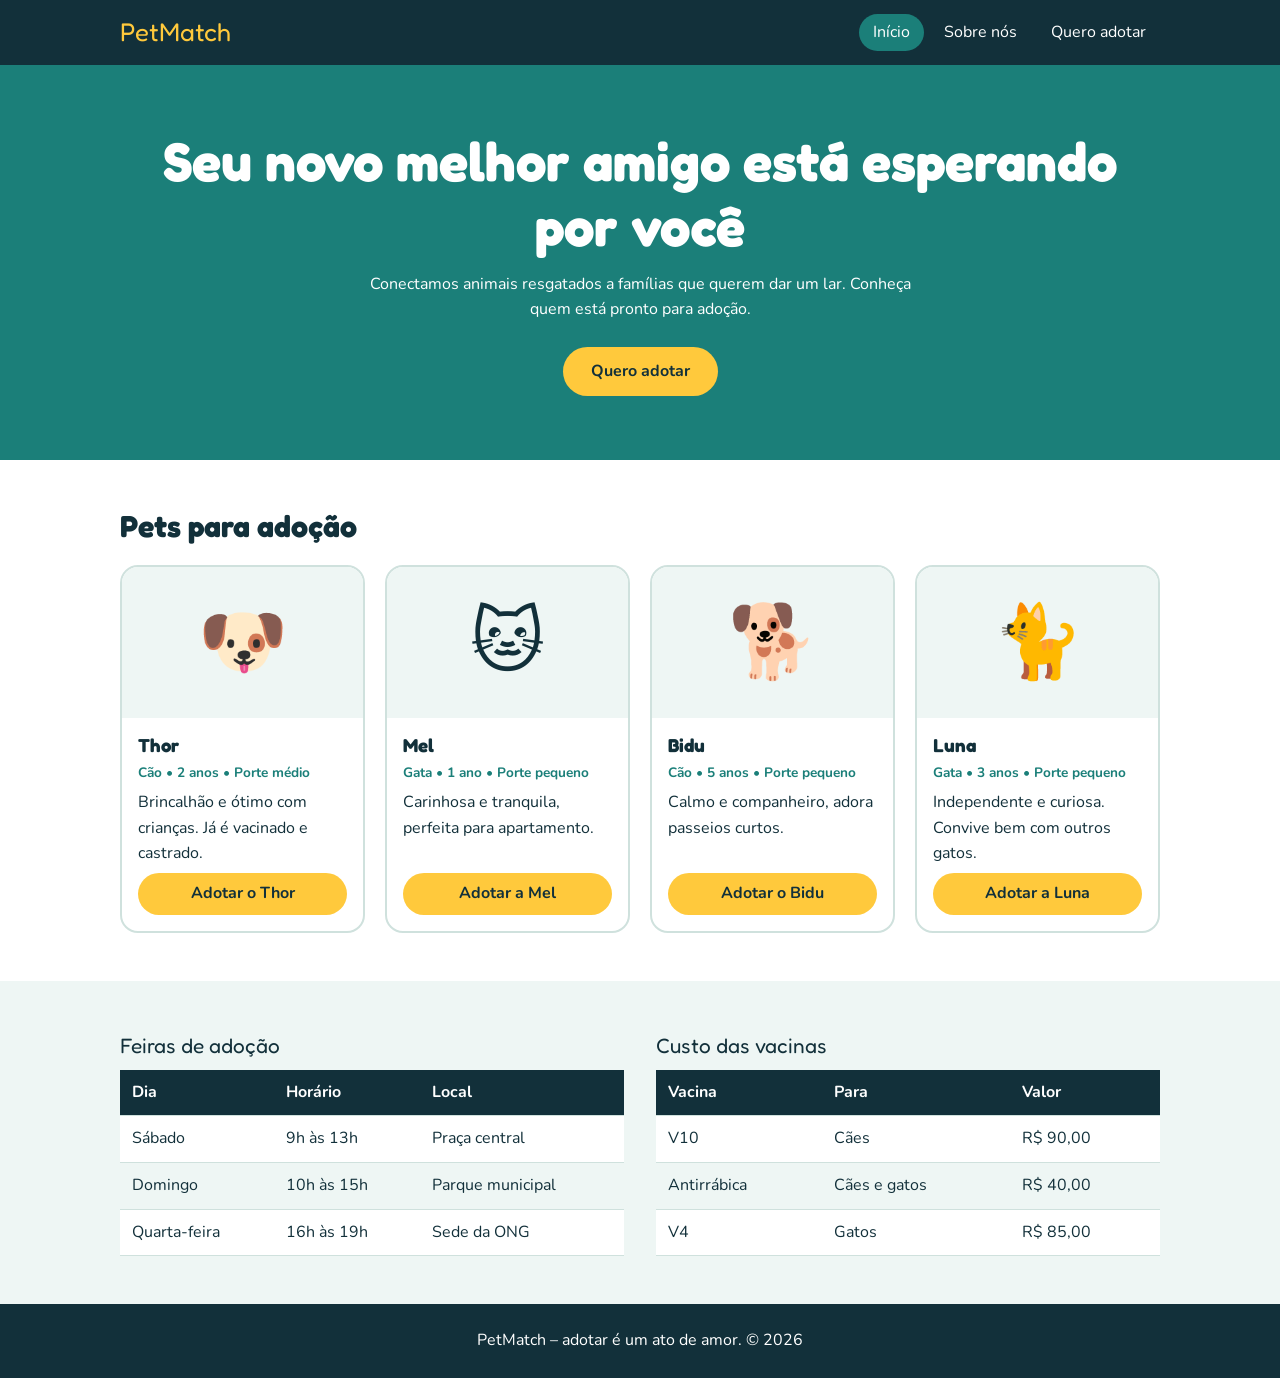
==== LabProgWeb/Site/index.html @ 174bff56 "Site Lab Web" ====
<!DOCTYPE html>
<html lang="pt-BR">
<head>
<meta charset="UTF-8">
<meta name="viewport" content="width=device-width, initial-scale=1">
<title>PetMatch – Adote um amigo</title>
<link rel="preconnect" href="https://fonts.googleapis.com">
<link rel="stylesheet" href="https://fonts.googleapis.com/css2?family=Fredoka:wght@500;600&family=Nunito:wght@400;700&display=swap">
<link rel="stylesheet" href="style.css">
</head>
<body>
<header><div class="wrap">
<a class="logo" href="index.html">PetMatch</a>
<nav aria-label="Principal">
<a href="index.html" aria-current="page">Início</a>
<a href="sobre.html">Sobre nós</a>
<a href="cadastro.html">Quero adotar</a>
</nav></div></header>
<main>
<div class="banner"><div class="wrap">
<h1>Seu novo melhor amigo está esperando por você</h1>
<p>Conectamos animais resgatados a famílias que querem dar um lar. Conheça quem está pronto para adoção.</p>
<a class="btn" href="cadastro.html">Quero adotar</a>
</div></div>
<section id="pets"><div class="wrap">
<h2>Pets para adoção</h2>
<div class="cards">
<article class="card"><div class="pic" aria-hidden="true">🐶</div><div class="body"><h3>Thor</h3><span class="tag">Cão • 2 anos • Porte médio</span><p>Brincalhão e ótimo com crianças. Já é vacinado e castrado.</p><a class="btn" href="cadastro.html">Adotar o Thor</a></div></article>
<article class="card"><div class="pic" aria-hidden="true">🐱</div><div class="body"><h3>Mel</h3><span class="tag">Gata • 1 ano • Porte pequeno</span><p>Carinhosa e tranquila, perfeita para apartamento.</p><a class="btn" href="cadastro.html">Adotar a Mel</a></div></article>
<article class="card"><div class="pic" aria-hidden="true">🐕</div><div class="body"><h3>Bidu</h3><span class="tag">Cão • 5 anos • Porte pequeno</span><p>Calmo e companheiro, adora passeios curtos.</p><a class="btn" href="cadastro.html">Adotar o Bidu</a></div></article>
<article class="card"><div class="pic" aria-hidden="true">🐈</div><div class="body"><h3>Luna</h3><span class="tag">Gata • 3 anos • Porte pequeno</span><p>Independente e curiosa. Convive bem com outros gatos.</p><a class="btn" href="cadastro.html">Adotar a Luna</a></div></article>
</div></div></section>
<section class="alt" id="feiras"><div class="wrap"><div class="tables">
<div><table>
<caption>Feiras de adoção</caption>
<thead><tr><th>Dia</th><th>Horário</th><th>Local</th></tr></thead>
<tbody>
<tr><td>Sábado</td><td>9h às 13h</td><td>Praça central</td></tr>
<tr><td>Domingo</td><td>10h às 15h</td><td>Parque municipal</td></tr>
<tr><td>Quarta-feira</td><td>16h às 19h</td><td>Sede da ONG</td></tr>
</tbody></table></div>
<div><table>
<caption>Custo das vacinas</caption>
<thead><tr><th>Vacina</th><th>Para</th><th>Valor</th></tr></thead>
<tbody>
<tr><td>V10</td><td>Cães</td><td>R$ 90,00</td></tr>
<tr><td>Antirrábica</td><td>Cães e gatos</td><td>R$ 40,00</td></tr>
<tr><td>V4</td><td>Gatos</td><td>R$ 85,00</td></tr>
</tbody></table></div>
</div></div></section>
</main>
<footer><div class="wrap"><p>PetMatch – adotar é um ato de amor. © 2026</p></div></footer>
</body>
</html>
---- LabProgWeb/Site/style.css ----
:root{--ink:#12303a;--teal:#1b7f79;--sun:#ffc93c;--mint:#eef6f4;--white:#fff;--line:#cfe1dd}
*{box-sizing:border-box;margin:0}
body{font-family:"Nunito",system-ui,sans-serif;color:var(--ink);background:var(--white);line-height:1.6}
h1,h2,h3{font-family:"Fredoka","Trebuchet MS",sans-serif;line-height:1.2}
a{color:var(--teal)}
:focus-visible{outline:3px solid var(--sun);outline-offset:2px}
.wrap{max-width:1080px;margin:0 auto;padding:0 20px}
header{background:var(--ink)}
header .wrap{display:flex;flex-wrap:wrap;align-items:center;justify-content:space-between;gap:8px;padding-block:12px}
.logo{font-family:"Fredoka",sans-serif;font-size:1.6rem;color:var(--sun);text-decoration:none}
nav{display:flex;gap:6px;flex-wrap:wrap}
nav a{color:var(--white);text-decoration:none;padding:6px 14px;border-radius:99px}
nav a:hover,nav a[aria-current]{background:var(--teal)}
.banner{background:var(--teal);color:var(--white);padding:64px 0;text-align:center}
.banner h1{font-size:clamp(2rem,6vw,3.4rem);margin-bottom:12px}
.banner p{max-width:560px;margin:0 auto 24px}
.btn{display:inline-block;background:var(--sun);color:var(--ink);font-weight:700;border:0;border-radius:99px;padding:12px 28px;text-decoration:none;cursor:pointer;font:inherit;font-weight:700}
.btn:hover{background:#ffd966}
section{padding:48px 0}
section.alt{background:var(--mint)}
section h2{font-size:1.9rem;margin-bottom:20px}
.cards{display:grid;grid-template-columns:repeat(auto-fill,minmax(230px,1fr));gap:20px}
.card{background:var(--white);border:2px solid var(--line);border-radius:18px;overflow:hidden;display:flex;flex-direction:column}
.card .pic{font-size:4.5rem;text-align:center;padding:18px;background:var(--mint)}
.card .body{padding:16px;display:flex;flex-direction:column;gap:6px;flex:1}
.card .body .btn{margin-top:auto;text-align:center;padding:8px 16px}
.tag{font-size:.85rem;color:var(--teal);font-weight:700}
.tables{display:flex;flex-wrap:wrap;gap:32px}
.tables>div{flex:1 1 400px;overflow-x:auto}
table{width:100%;border-collapse:collapse;background:var(--white)}
caption{text-align:left;font-family:"Fredoka",sans-serif;font-size:1.3rem;margin-bottom:8px}
th,td{padding:10px 12px;text-align:left;border-bottom:1px solid var(--line)}
thead th{background:var(--ink);color:var(--white)}
tbody tr:nth-child(even){background:var(--mint)}
.about{display:flex;flex-wrap:wrap;gap:32px;align-items:flex-start}
.about>*{flex:1 1 320px}
.about p+p{margin-top:12px}
.numbers{display:flex;gap:16px;flex-wrap:wrap}
.numbers div{flex:1 1 120px;background:var(--mint);border-radius:14px;padding:16px;text-align:center}
.numbers strong{display:block;font-family:"Fredoka",sans-serif;font-size:2rem;color:var(--teal)}
form{max-width:640px;display:grid;gap:16px}
fieldset{border:2px solid var(--line);border-radius:14px;padding:16px;display:grid;gap:12px}
legend{font-family:"Fredoka",sans-serif;padding:0 8px}
label{display:grid;gap:4px;font-weight:700}
input,select,textarea{font:inherit;padding:10px 12px;border:2px solid var(--line);border-radius:10px;width:100%}
input:focus,select:focus,textarea:focus{border-color:var(--teal);outline:none}
.row{display:flex;gap:20px;flex-wrap:wrap}
.row label{display:flex;align-items:center;gap:8px;font-weight:400}
.row input,label.check input{width:auto}
label.check{display:flex;gap:8px;align-items:flex-start;font-weight:400}
footer{background:var(--ink);color:var(--white);text-align:center;padding:24px 0}
@media (max-width:600px){.banner{padding:40px 0}section{padding:32px 0}}
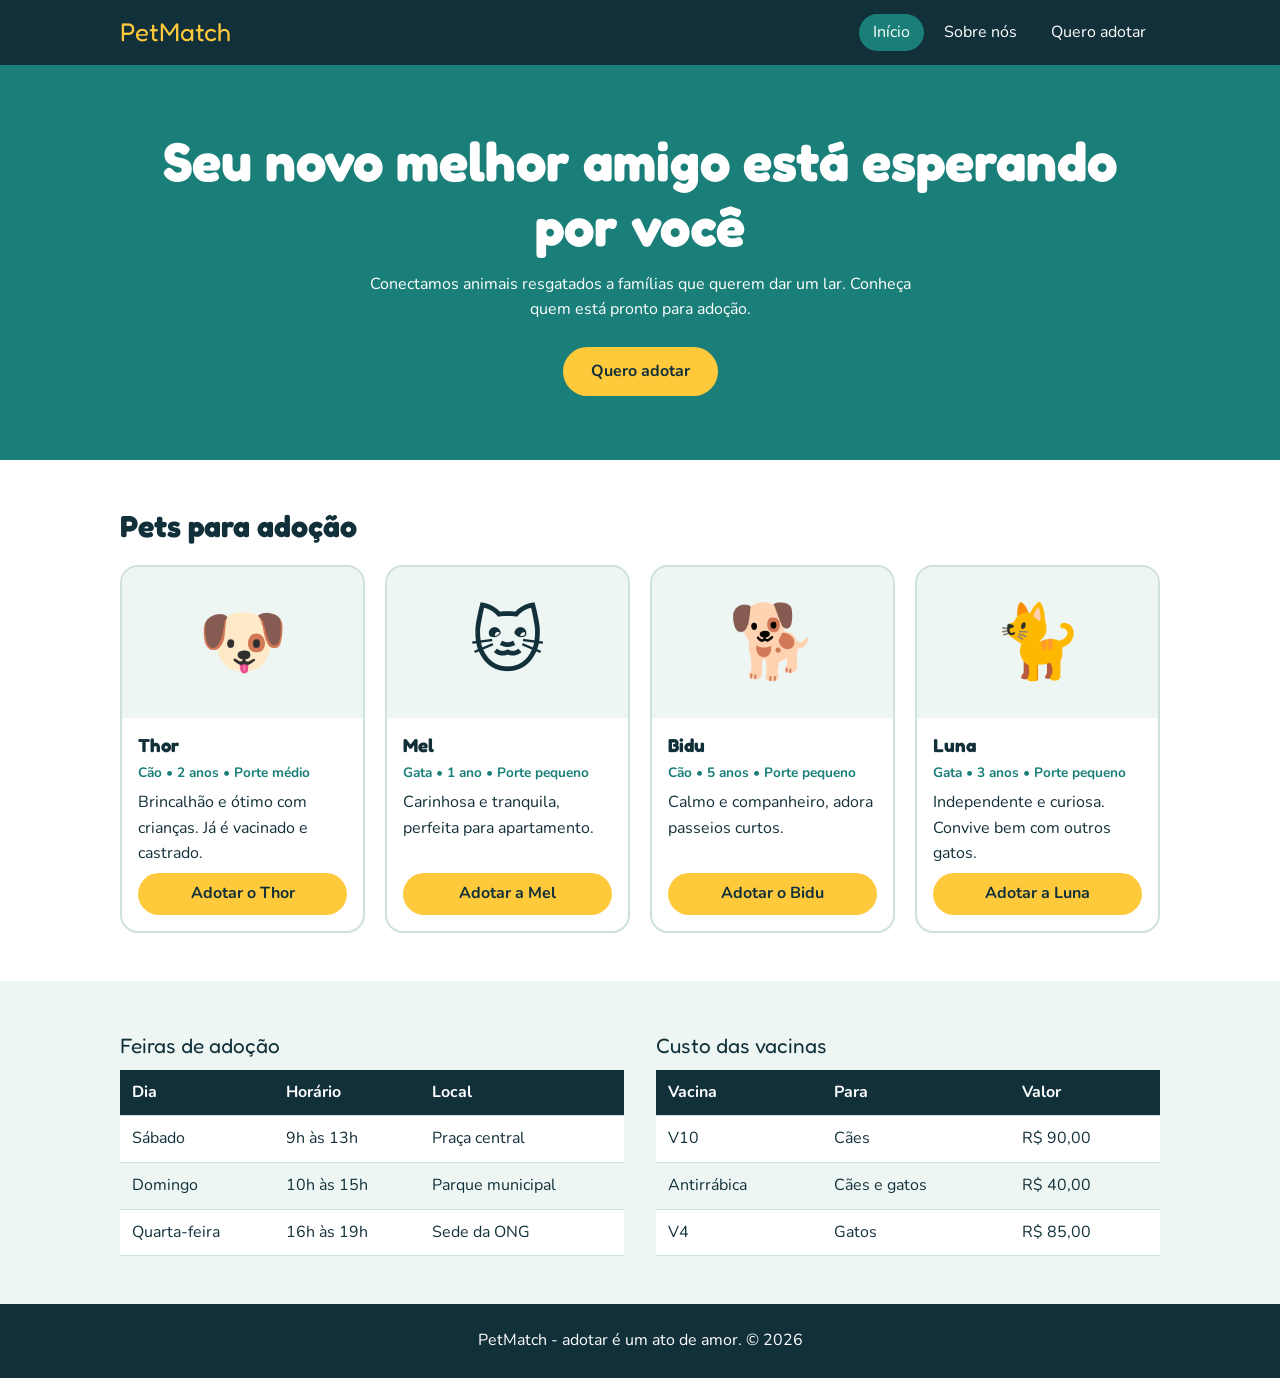
==== commit c828d2e7: "Update index.html" ====
--- a/LabProgWeb/Site/index.html
+++ b/LabProgWeb/Site/index.html
@@ -49,6 +49,6 @@
 </tbody></table></div>
 </div></div></section>
 </main>
-<footer><div class="wrap"><p>PetMatch – adotar é um ato de amor. © 2026</p></div></footer>
+<footer><div class="wrap"><p>PetMatch - adotar é um ato de amor. © 2026</p></div></footer>
 </body>
 </html>
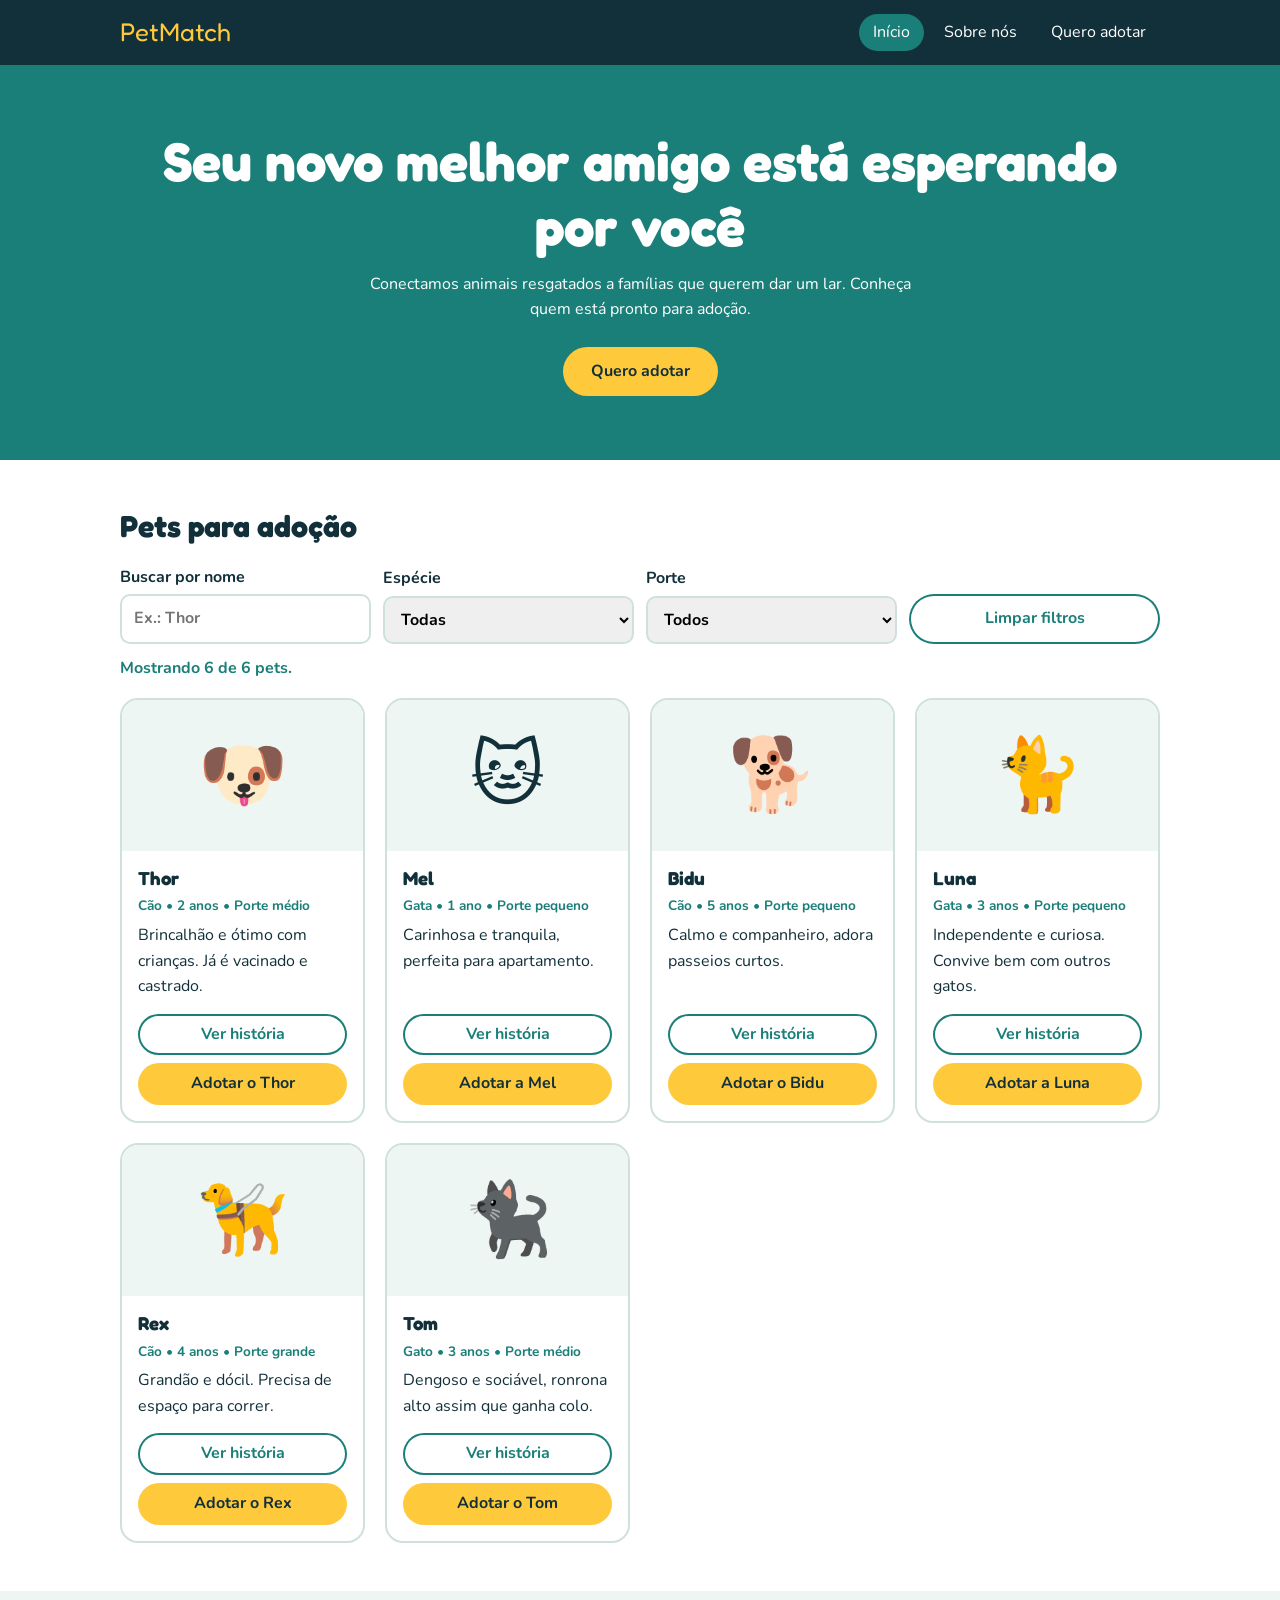
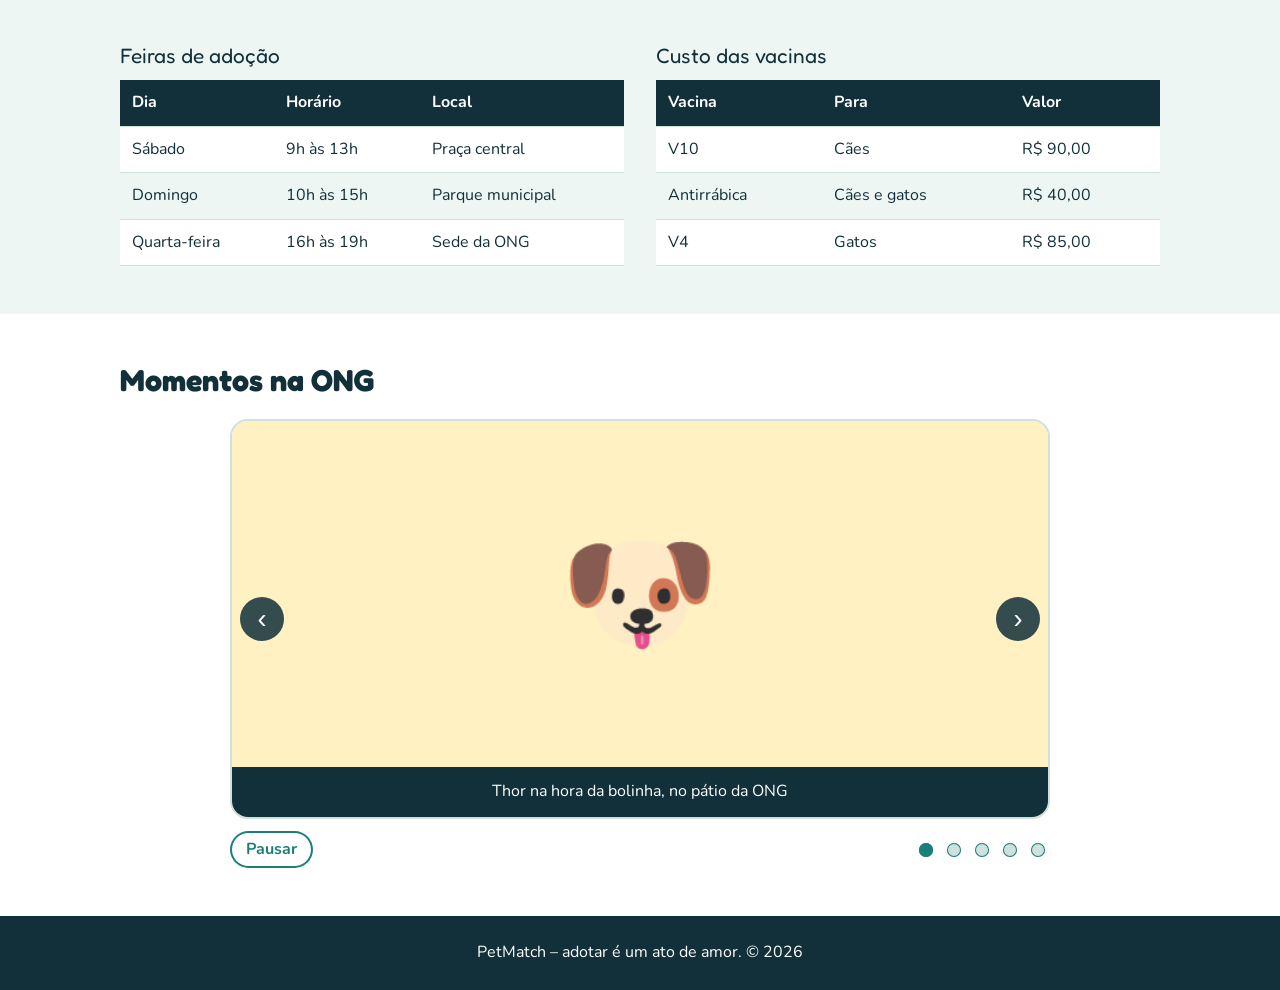
==== commit ded78811: "Nova versao do site" ====
--- a/LabProgWeb/Site/index.html
+++ b/LabProgWeb/Site/index.html
@@ -22,14 +22,32 @@
 <p>Conectamos animais resgatados a famílias que querem dar um lar. Conheça quem está pronto para adoção.</p>
 <a class="btn" href="cadastro.html">Quero adotar</a>
 </div></div>
+
 <section id="pets"><div class="wrap">
 <h2>Pets para adoção</h2>
-<div class="cards">
-<article class="card"><div class="pic" aria-hidden="true">🐶</div><div class="body"><h3>Thor</h3><span class="tag">Cão • 2 anos • Porte médio</span><p>Brincalhão e ótimo com crianças. Já é vacinado e castrado.</p><a class="btn" href="cadastro.html">Adotar o Thor</a></div></article>
-<article class="card"><div class="pic" aria-hidden="true">🐱</div><div class="body"><h3>Mel</h3><span class="tag">Gata • 1 ano • Porte pequeno</span><p>Carinhosa e tranquila, perfeita para apartamento.</p><a class="btn" href="cadastro.html">Adotar a Mel</a></div></article>
-<article class="card"><div class="pic" aria-hidden="true">🐕</div><div class="body"><h3>Bidu</h3><span class="tag">Cão • 5 anos • Porte pequeno</span><p>Calmo e companheiro, adora passeios curtos.</p><a class="btn" href="cadastro.html">Adotar o Bidu</a></div></article>
-<article class="card"><div class="pic" aria-hidden="true">🐈</div><div class="body"><h3>Luna</h3><span class="tag">Gata • 3 anos • Porte pequeno</span><p>Independente e curiosa. Convive bem com outros gatos.</p><a class="btn" href="cadastro.html">Adotar a Luna</a></div></article>
-</div></div></section>
+
+<!-- Filtro: só aparece quando o JavaScript está ativo (o script remove o atributo hidden) -->
+<form class="filtros" id="filtros" role="search" aria-label="Filtrar pets" hidden>
+<label for="f-nome">Buscar por nome<input type="search" id="f-nome" placeholder="Ex.: Thor" autocomplete="off"></label>
+<label for="f-especie">Espécie
+<select id="f-especie"><option value="">Todas</option><option value="cao">Cães</option><option value="gato">Gatos</option></select></label>
+<label for="f-porte">Porte
+<select id="f-porte"><option value="">Todos</option><option value="pequeno">Pequeno</option><option value="medio">Médio</option><option value="grande">Grande</option></select></label>
+<button class="btn btn-ghost" type="reset">Limpar filtros</button>
+</form>
+<p class="status" id="f-status" role="status" aria-live="polite"></p>
+
+<div class="cards" id="lista-pets">
+<article class="card" data-id="thor" data-especie="cao" data-porte="medio"><div class="pic" aria-hidden="true">🐶</div><div class="body"><h3>Thor</h3><span class="tag">Cão • 2 anos • Porte médio</span><p>Brincalhão e ótimo com crianças. Já é vacinado e castrado.</p><div class="actions"><button class="btn btn-ghost" type="button">Ver história</button><a class="btn" href="cadastro.html?pet=Thor">Adotar o Thor</a></div></div></article>
+<article class="card" data-id="mel" data-especie="gato" data-porte="pequeno"><div class="pic" aria-hidden="true">🐱</div><div class="body"><h3>Mel</h3><span class="tag">Gata • 1 ano • Porte pequeno</span><p>Carinhosa e tranquila, perfeita para apartamento.</p><div class="actions"><button class="btn btn-ghost" type="button">Ver história</button><a class="btn" href="cadastro.html?pet=Mel">Adotar a Mel</a></div></div></article>
+<article class="card" data-id="bidu" data-especie="cao" data-porte="pequeno"><div class="pic" aria-hidden="true">🐕</div><div class="body"><h3>Bidu</h3><span class="tag">Cão • 5 anos • Porte pequeno</span><p>Calmo e companheiro, adora passeios curtos.</p><div class="actions"><button class="btn btn-ghost" type="button">Ver história</button><a class="btn" href="cadastro.html?pet=Bidu">Adotar o Bidu</a></div></div></article>
+<article class="card" data-id="luna" data-especie="gato" data-porte="pequeno"><div class="pic" aria-hidden="true">🐈</div><div class="body"><h3>Luna</h3><span class="tag">Gata • 3 anos • Porte pequeno</span><p>Independente e curiosa. Convive bem com outros gatos.</p><div class="actions"><button class="btn btn-ghost" type="button">Ver história</button><a class="btn" href="cadastro.html?pet=Luna">Adotar a Luna</a></div></div></article>
+<article class="card" data-id="rex" data-especie="cao" data-porte="grande"><div class="pic" aria-hidden="true">🦮</div><div class="body"><h3>Rex</h3><span class="tag">Cão • 4 anos • Porte grande</span><p>Grandão e dócil. Precisa de espaço para correr.</p><div class="actions"><button class="btn btn-ghost" type="button">Ver história</button><a class="btn" href="cadastro.html?pet=Rex">Adotar o Rex</a></div></div></article>
+<article class="card" data-id="tom" data-especie="gato" data-porte="medio"><div class="pic" aria-hidden="true">🐈‍⬛</div><div class="body"><h3>Tom</h3><span class="tag">Gato • 3 anos • Porte médio</span><p>Dengoso e sociável, ronrona alto assim que ganha colo.</p><div class="actions"><button class="btn btn-ghost" type="button">Ver história</button><a class="btn" href="cadastro.html?pet=Tom">Adotar o Tom</a></div></div></article>
+</div>
+<p class="vazio" id="sem-resultado" style="display:none">Nenhum pet encontrado com esses filtros. Tente limpar a busca.</p>
+</div></section>
+
 <section class="alt" id="feiras"><div class="wrap"><div class="tables">
 <div><table>
 <caption>Feiras de adoção</caption>
@@ -48,7 +66,47 @@
 <tr><td>V4</td><td>Gatos</td><td>R$ 85,00</td></tr>
 </tbody></table></div>
 </div></div></section>
+
+<section id="galeria"><div class="wrap">
+<h2>Momentos na ONG</h2>
+<!-- Para usar fotos reais, troque o <div class="foto"> de cada slide por <img src="..." alt="..."> -->
+<div class="carousel" id="carrossel" role="region" aria-roledescription="carrossel" aria-label="Galeria de fotos">
+<div class="stage">
+<div class="slides" aria-live="off">
+<figure class="slide" style="--bg:#fff1c2"><div class="foto" aria-hidden="true">🐶</div><figcaption>Thor na hora da bolinha, no pátio da ONG</figcaption></figure>
+<figure class="slide" style="--bg:#d9efe9"><div class="foto" aria-hidden="true">🐱</div><figcaption>Mel tirando a soneca da tarde</figcaption></figure>
+<figure class="slide" style="--bg:#ffe0d6"><div class="foto" aria-hidden="true">🐕</div><figcaption>Bidu no passeio de fim de tarde</figcaption></figure>
+<figure class="slide" style="--bg:#e3eafc"><div class="foto" aria-hidden="true">🐈</div><figcaption>Luna inspecionando a prateleira mais alta</figcaption></figure>
+<figure class="slide" style="--bg:#eef6f4"><div class="foto" aria-hidden="true">🐾</div><figcaption>Voluntários e pets em mais uma feira de adoção</figcaption></figure>
+</div>
+<button class="car-btn prev" type="button" aria-label="Foto anterior">‹</button>
+<button class="car-btn next" type="button" aria-label="Próxima foto">›</button>
+</div>
+<div class="car-bar">
+<button class="btn btn-ghost car-pause" type="button" aria-label="Pausar a troca automática">Pausar</button>
+<div class="dots"></div>
+</div>
+</div>
+</div></section>
 </main>
-<footer><div class="wrap"><p>PetMatch - adotar é um ato de amor. © 2026</p></div></footer>
+
+<!-- Modal com a história do pet (preenchido pelo script.js) -->
+<div class="modal" id="modal-pet" style="display:none">
+<div class="modal-box" role="dialog" aria-modal="true" aria-labelledby="modal-titulo" tabindex="-1">
+<button class="modal-close" type="button" aria-label="Fechar">×</button>
+<div class="modal-pic" id="modal-emoji" aria-hidden="true"></div>
+<div class="modal-content">
+<h2 id="modal-titulo"></h2>
+<span class="tag" id="modal-info"></span>
+<p id="modal-historia"></p>
+<ul class="chips" id="modal-tracos"></ul>
+<a class="btn" id="modal-adotar" href="cadastro.html">Quero adotar</a>
+</div>
+</div>
+</div>
+
+<footer><div class="wrap"><p>PetMatch – adotar é um ato de amor. © 2026</p></div></footer>
+<script src="https://code.jquery.com/jquery-3.7.1.min.js" integrity="sha256-/JqT3SQfawRcv/BIHPThkBvs0OEvtFFmqPF/lYI/Cxo=" crossorigin="anonymous"></script>
+<script src="script.js"></script>
 </body>
 </html>
--- a/LabProgWeb/Site/style.css
+++ b/LabProgWeb/Site/style.css
@@ -23,7 +23,8 @@
 .card{background:var(--white);border:2px solid var(--line);border-radius:18px;overflow:hidden;display:flex;flex-direction:column}
 .card .pic{font-size:4.5rem;text-align:center;padding:18px;background:var(--mint)}
 .card .body{padding:16px;display:flex;flex-direction:column;gap:6px;flex:1}
-.card .body .btn{margin-top:auto;text-align:center;padding:8px 16px}
+.card .body .actions{margin-top:auto;padding-top:8px;display:flex;gap:8px;flex-wrap:wrap}
+.card .body .btn{flex:1 1 auto;text-align:center;padding:8px 16px}
 .tag{font-size:.85rem;color:var(--teal);font-weight:700}
 .tables{display:flex;flex-wrap:wrap;gap:32px}
 .tables>div{flex:1 1 400px;overflow-x:auto}
@@ -43,10 +44,69 @@
 legend{font-family:"Fredoka",sans-serif;padding:0 8px}
 label{display:grid;gap:4px;font-weight:700}
 input,select,textarea{font:inherit;padding:10px 12px;border:2px solid var(--line);border-radius:10px;width:100%}
-input:focus,select:focus,textarea:focus{border-color:var(--teal);outline:none}
+input:focus,select:focus,textarea:focus{border-color:var(--teal)}
 .row{display:flex;gap:20px;flex-wrap:wrap}
 .row label{display:flex;align-items:center;gap:8px;font-weight:400}
 .row input,label.check input{width:auto}
 label.check{display:flex;gap:8px;align-items:flex-start;font-weight:400}
 footer{background:var(--ink);color:var(--white);text-align:center;padding:24px 0}
 @media (max-width:600px){.banner{padding:40px 0}section{padding:32px 0}}
+
+/* ===== Parte 2 – interatividade (JavaScript/jQuery) ===== */
+[hidden]{display:none!important}
+.btn-ghost{background:var(--white);color:var(--teal);box-shadow:inset 0 0 0 2px var(--teal)}
+.btn-ghost:hover{background:var(--mint)}
+
+/* Filtro de pets */
+.filtros{max-width:none;grid-template-columns:repeat(auto-fit,minmax(170px,1fr));gap:12px;align-items:end;margin-bottom:12px}
+.status{color:var(--teal);font-weight:700;margin-bottom:16px;min-height:1.6em}
+.vazio{padding:24px;border:2px dashed var(--line);border-radius:14px;text-align:center;margin-top:20px}
+.card{cursor:pointer;transition:transform .15s,border-color .15s}
+.card:hover{border-color:var(--teal);transform:translateY(-3px)}
+
+/* Modal da história do pet */
+.modal{position:fixed;inset:0;z-index:100;display:flex;align-items:center;justify-content:center;padding:16px;background:rgba(18,48,58,.75)}
+.modal-box{position:relative;width:100%;max-width:520px;max-height:calc(100vh - 32px);overflow:auto;background:var(--white);border-radius:20px;padding-bottom:24px;box-shadow:0 20px 50px rgba(0,0,0,.35)}
+.modal-box:focus{outline:none}
+.modal-pic{font-size:5.5rem;text-align:center;padding:22px;background:var(--mint)}
+.modal-content{padding:20px 24px 0;display:grid;gap:10px}
+.modal-content h2{font-size:1.8rem}
+.modal-content .btn{justify-self:start;margin-top:6px}
+.modal-close{position:absolute;top:10px;right:10px;width:40px;height:40px;border:0;border-radius:50%;background:var(--ink);color:var(--white);font-size:1.5rem;line-height:1;cursor:pointer}
+.chips{list-style:none;padding:0;display:flex;flex-wrap:wrap;gap:8px}
+.chips li{background:var(--mint);border:1px solid var(--line);border-radius:99px;padding:2px 12px;font-size:.9rem;font-weight:700;color:var(--teal)}
+body.modal-aberto{overflow:hidden}
+
+/* Galeria (carousel com fade) */
+.carousel{max-width:820px;margin:0 auto}
+.stage{position:relative}
+.slides{border-radius:18px;overflow:hidden;border:2px solid var(--line)}
+.slide{display:flex;flex-direction:column;background:var(--bg,var(--mint))}
+.slide .foto{flex:1;display:flex;align-items:center;justify-content:center;font-size:clamp(4.5rem,18vw,8rem);padding:28px 12px}
+.slide figcaption{background:var(--ink);color:var(--white);padding:12px 16px;text-align:center}
+.js-carousel .slides{position:relative;height:clamp(260px,52vw,400px)}
+.js-carousel .slide{position:absolute;inset:0}
+.car-btn,.car-bar{display:none}
+.js-carousel .car-btn{display:block;position:absolute;top:50%;transform:translateY(-50%);z-index:2;width:44px;height:44px;border:0;border-radius:50%;background:rgba(18,48,58,.85);color:var(--white);font-size:1.7rem;line-height:1;cursor:pointer}
+.js-carousel .car-btn:hover{background:var(--ink)}
+.car-btn.prev{left:10px}
+.car-btn.next{right:10px}
+.js-carousel .car-bar{display:flex;align-items:center;justify-content:space-between;gap:12px;flex-wrap:wrap;margin-top:12px}
+.car-pause{padding:6px 16px}
+.dots{display:flex;gap:4px}
+.dots button{position:relative;width:24px;height:24px;padding:0;border:0;background:none;cursor:pointer}
+.dots button::before{content:"";position:absolute;inset:5px;border-radius:50%;background:var(--line);box-shadow:inset 0 0 0 1px var(--teal)}
+.dots button[aria-current="true"]::before{background:var(--teal)}
+
+/* Formulário: validação em tempo real */
+.campo{display:grid;gap:4px}
+.dica{color:#46636b;font-size:.85rem}
+.erro{color:#a8261b;font-size:.875rem;font-weight:700}
+.campo.invalido input,.campo.invalido select{border-color:#c0392b;background:#fff6f5}
+.campo.valido input{border-color:#2e8b57}
+.alerta{max-width:640px;margin-bottom:16px;padding:14px 16px;border-radius:12px;font-weight:700}
+.alerta:empty{padding:0;margin:0;border:0}
+.alerta-erro:not(:empty){background:#fdecea;border:2px solid #c0392b;color:#7a1c12}
+.alerta-ok:not(:empty){background:#e6f5ec;border:2px solid #2e8b57;color:#14502f}
+
+@media (prefers-reduced-motion:reduce){.card{transition:none}.card:hover{transform:none}}
